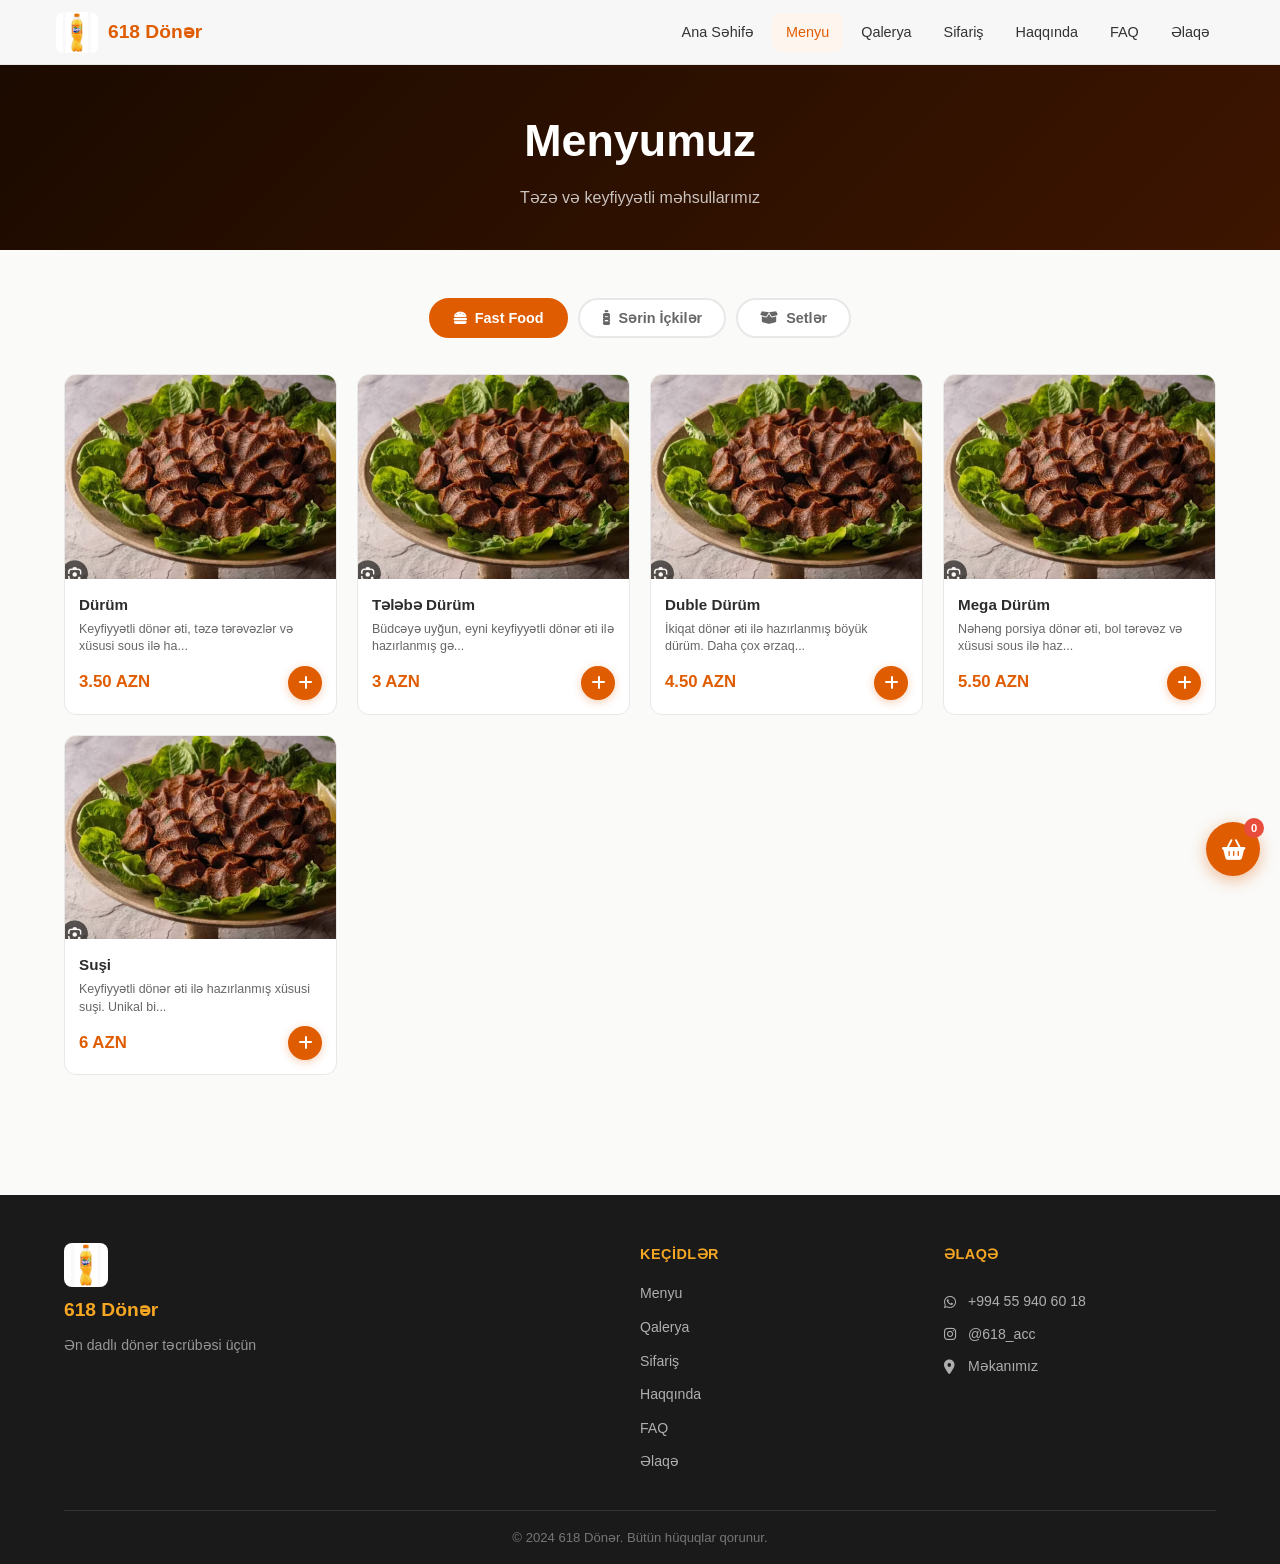
==== menu.html @ d9155dba "Initial commit: 618 Doner full static website" ====
<!DOCTYPE html>
<html lang="az">
<head>
  <meta charset="UTF-8" />
  <meta name="viewport" content="width=device-width, initial-scale=1.0" />
  <title>618 Dönər | Menyu</title>
  <link rel="stylesheet" href="css/style.css" />
  <link rel="stylesheet" href="https://cdnjs.cloudflare.com/ajax/libs/font-awesome/6.5.0/css/all.min.css" />
</head>
<body>

<nav class="navbar" id="navbar">
  <div class="nav-container">
    <a href="index.html" class="nav-logo">
      <img src="assets/logo.png" alt="618 Dönər Logo" class="logo-img" />
      <span class="logo-text">618 Dönər</span>
    </a>
    <button class="nav-toggle" id="navToggle" aria-label="Menyu aç">
      <span></span><span></span><span></span>
    </button>
    <ul class="nav-links" id="navLinks">
      <li><a href="index.html">Ana Səhifə</a></li>
      <li><a href="menu.html" class="active">Menyu</a></li>
      <li><a href="gallery.html">Qalerya</a></li>
      <li><a href="order.html">Sifariş</a></li>
      <li><a href="about.html">Haqqında</a></li>
      <li><a href="faq.html">FAQ</a></li>
      <li><a href="contact.html">Əlaqə</a></li>
    </ul>
  </div>
</nav>

<button class="cart-fab" id="cartFab" onclick="window.location.href='order.html'">
  <i class="fas fa-shopping-basket"></i>
  <span class="cart-badge" id="cartBadge">0</span>
</button>

<section class="page-header">
  <div class="container">
    <h1>Menyumuz</h1>
    <p>Təzə və keyfiyyətli məhsullarımız</p>
  </div>
</section>

<section class="menu-section">
  <div class="container">
    <!-- Category Tabs -->
    <div class="category-tabs" id="categoryTabs">
      <button class="cat-tab active" data-cat="fastfood"><i class="fas fa-burger"></i> Fast Food</button>
      <button class="cat-tab" data-cat="icecekler"><i class="fas fa-bottle-water"></i> Sərin İçkilər</button>
      <button class="cat-tab" data-cat="setler"><i class="fas fa-box-open"></i> Setlər</button>
    </div>

    <!-- Menu Grid -->
    <div class="menu-grid" id="menuGrid"></div>
  </div>
</section>

<!-- Product Modal -->
<div class="modal-overlay" id="productModal">
  <div class="modal-box">
    <button class="modal-close" id="modalClose"><i class="fas fa-times"></i></button>
    <div class="modal-img-wrap">
      <img id="modalImg" src="" alt="" />
    </div>
    <div class="modal-body">
      <h2 id="modalName"></h2>
      <p id="modalDesc"></p>
      <div class="modal-price-row">
        <span class="modal-price" id="modalPrice"></span>
        <button class="btn-primary modal-add-btn" id="modalAddBtn">
          <i class="fas fa-plus"></i> Səbətə Əlavə Et
        </button>
      </div>
    </div>
  </div>
</div>

<footer class="footer">
  <div class="container">
    <div class="footer-grid">
      <div class="footer-brand">
        <img src="assets/logo.png" alt="Logo" class="footer-logo" />
        <span>618 Dönər</span>
        <p>Ən dadlı dönər təcrübəsi üçün</p>
      </div>
      <div class="footer-links">
        <h4>Keçidlər</h4>
        <ul>
          <li><a href="menu.html">Menyu</a></li>
          <li><a href="gallery.html">Qalerya</a></li>
          <li><a href="order.html">Sifariş</a></li>
          <li><a href="about.html">Haqqında</a></li>
          <li><a href="faq.html">FAQ</a></li>
          <li><a href="contact.html">Əlaqə</a></li>
        </ul>
      </div>
      <div class="footer-contact">
        <h4>Əlaqə</h4>
        <a href="https://wa.me/994559406018" target="_blank"><i class="fab fa-whatsapp"></i> +994 55 940 60 18</a>
        <a href="https://www.instagram.com/618_acc?igsh=eGZ6NDBqbnltbzJv" target="_blank"><i class="fab fa-instagram"></i> @618_acc</a>
        <a href="https://maps.app.goo.gl/seymCjLMXh1QxUP86" target="_blank"><i class="fas fa-map-marker-alt"></i> Məkanımız</a>
      </div>
    </div>
    <div class="footer-bottom">
      <p>&copy; 2024 618 Dönər. Bütün hüquqlar qorunur.</p>
    </div>
  </div>
</footer>

<script src="js/data.js"></script>
<script src="js/cart.js"></script>
<script src="js/menu.js"></script>
</body>
</html>
---- css/style.css ----
/* ============================================
   618 DONER - MAIN STYLESHEET
   Clean, Mobile-First, Optimized
   ============================================ */

/* ---- RESET & BASE ---- */
*, *::before, *::after { box-sizing: border-box; margin: 0; padding: 0; }
html { scroll-behavior: smooth; font-size: 16px; }
body {
  font-family: 'Segoe UI', Tahoma, Geneva, Verdana, sans-serif;
  background: #fafaf8;
  color: #2d2d2d;
  line-height: 1.6;
  overflow-x: hidden;
}
img { max-width: 100%; height: auto; display: block; }
a { text-decoration: none; color: inherit; }
ul { list-style: none; }
button { cursor: pointer; border: none; outline: none; background: none; }

/* ---- VARIABLES ---- */
:root {
  --primary: #e05c00;
  --primary-dark: #b84a00;
  --primary-light: #ff7a1f;
  --secondary: #f5a623;
  --dark: #1a1a1a;
  --text: #333;
  --text-light: #666;
  --bg: #fafaf8;
  --bg-card: #ffffff;
  --border: #e8e8e8;
  --green: #27ae60;
  --whatsapp: #25d366;
  --shadow: 0 2px 12px rgba(0,0,0,0.08);
  --shadow-hover: 0 6px 24px rgba(0,0,0,0.14);
  --radius: 12px;
  --radius-sm: 8px;
  --nav-h: 65px;
}

/* ---- CONTAINER ---- */
.container { max-width: 1200px; margin: 0 auto; padding: 0 16px; }
@media(min-width:768px){ .container { padding: 0 24px; } }

/* ============================================
   NAVBAR
   ============================================ */
.navbar {
  position: fixed; top: 0; left: 0; width: 100%; z-index: 1000;
  background: rgba(255,255,255,0.97);
  backdrop-filter: blur(10px);
  border-bottom: 1px solid var(--border);
  height: var(--nav-h);
  transition: box-shadow .3s;
}
.navbar.scrolled { box-shadow: 0 2px 20px rgba(0,0,0,0.1); }
.nav-container {
  max-width: 1200px; margin: 0 auto;
  display: flex; align-items: center; justify-content: space-between;
  height: var(--nav-h); padding: 0 16px;
}
.nav-logo {
  display: flex; align-items: center; gap: 10px;
  font-weight: 700; font-size: 1.2rem; color: var(--primary);
}
.logo-img { width: 42px; height: 42px; object-fit: contain; border-radius: 8px; }
.logo-text { display: none; }
@media(min-width:480px){ .logo-text { display: block; } }

.nav-toggle {
  display: flex; flex-direction: column; gap: 5px;
  padding: 6px; border-radius: 6px;
}
.nav-toggle span {
  display: block; width: 24px; height: 2px;
  background: var(--text); border-radius: 2px;
  transition: all .3s;
}
.nav-toggle.open span:nth-child(1) { transform: rotate(45deg) translate(5px,5px); }
.nav-toggle.open span:nth-child(2) { opacity: 0; }
.nav-toggle.open span:nth-child(3) { transform: rotate(-45deg) translate(5px,-5px); }

.nav-links {
  display: none;
  position: fixed; top: var(--nav-h); left: 0; width: 100%;
  background: #fff;
  padding: 12px 0;
  border-bottom: 2px solid var(--primary);
  flex-direction: column;
  box-shadow: 0 4px 20px rgba(0,0,0,0.12);
}
.nav-links.open { display: flex; }
.nav-links li a {
  display: block; padding: 12px 24px;
  font-size: 1rem; font-weight: 500; color: var(--text);
  transition: all .2s;
}
.nav-links li a:hover, .nav-links li a.active {
  color: var(--primary); background: #fff5ef;
}

@media(min-width:900px){
  .nav-toggle { display: none; }
  .nav-links {
    display: flex; position: static;
    flex-direction: row; border: none;
    padding: 0; box-shadow: none; width: auto; background: transparent;
    gap: 4px;
  }
  .nav-links li a {
    padding: 8px 14px; border-radius: 8px; font-size: 0.9rem;
  }
  .nav-links li a:hover, .nav-links li a.active {
    background: #fff5ef;
  }
}

/* ============================================
   CART FAB
   ============================================ */
.cart-fab {
  position: fixed; bottom: 24px; right: 20px; z-index: 900;
  width: 54px; height: 54px; border-radius: 50%;
  background: var(--primary); color: #fff;
  font-size: 1.3rem;
  display: flex; align-items: center; justify-content: center;
  box-shadow: 0 4px 16px rgba(224,92,0,0.4);
  transition: transform .2s, box-shadow .2s;
}
.cart-fab:hover { transform: scale(1.1); box-shadow: 0 6px 24px rgba(224,92,0,0.5); }
.cart-badge {
  position: absolute; top: -4px; right: -4px;
  background: #e74c3c; color: #fff;
  font-size: 0.7rem; font-weight: 700;
  width: 20px; height: 20px; border-radius: 50%;
  display: flex; align-items: center; justify-content: center;
  min-width: 20px;
}

/* ============================================
   BUTTONS
   ============================================ */
.btn-primary {
  display: inline-flex; align-items: center; gap: 8px;
  background: var(--primary); color: #fff;
  padding: 12px 24px; border-radius: var(--radius-sm);
  font-size: 0.95rem; font-weight: 600;
  transition: all .25s;
  border: 2px solid var(--primary);
}
.btn-primary:hover { background: var(--primary-dark); border-color: var(--primary-dark); transform: translateY(-1px); }

.btn-outline {
  display: inline-flex; align-items: center; gap: 8px;
  background: transparent; color: var(--primary);
  padding: 12px 24px; border-radius: var(--radius-sm);
  font-size: 0.95rem; font-weight: 600;
  border: 2px solid var(--primary);
  transition: all .25s;
}
.btn-outline:hover { background: var(--primary); color: #fff; transform: translateY(-1px); }

.btn-whatsapp {
  display: inline-flex; align-items: center; gap: 8px;
  background: var(--whatsapp); color: #fff;
  padding: 14px 28px; border-radius: var(--radius-sm);
  font-size: 1rem; font-weight: 600;
  transition: all .25s;
}
.btn-whatsapp:hover { background: #1da851; transform: translateY(-1px); }

/* ============================================
   HERO
   ============================================ */
.hero {
  min-height: 100vh;
  background: linear-gradient(135deg, #1a0a00 0%, #3d1500 40%, #6b2c00 100%);
  display: flex; align-items: center; justify-content: center;
  padding: calc(var(--nav-h) + 20px) 16px 60px;
  position: relative; overflow: hidden;
}
.hero::before {
  content: '';
  position: absolute; inset: 0;
  background: url("data:image/svg+xml,%3Csvg width='60' height='60' viewBox='0 0 60 60' xmlns='http://www.w3.org/2000/svg'%3E%3Cg fill='none' fill-rule='evenodd'%3E%3Cg fill='%23ffffff' fill-opacity='0.03'%3E%3Cpath d='M36 34v-4h-2v4h-4v2h4v4h2v-4h4v-2h-4zm0-30V0h-2v4h-4v2h4v4h2V6h4V4h-4zM6 34v-4H4v4H0v2h4v4h2v-4h4v-2H6zM6 4V0H4v4H0v2h4v4h2V6h4V4H6z'/%3E%3C/g%3E%3C/g%3E%3C/svg%3E");
}
.hero-overlay { position: absolute; inset: 0; background: rgba(0,0,0,0.3); }
.hero-content {
  position: relative; z-index: 1;
  text-align: center; max-width: 700px;
}
.hero-title {
  font-size: clamp(2rem, 6vw, 3.5rem);
  color: #fff; font-weight: 800; line-height: 1.2; margin-bottom: 16px;
}
.hero-title span { color: var(--secondary); }
.hero-sub { color: rgba(255,255,255,0.85); font-size: 1.1rem; margin-bottom: 24px; }
.hero-badges {
  display: flex; flex-wrap: wrap; gap: 10px;
  justify-content: center; margin-bottom: 32px;
}
.badge {
  background: rgba(255,255,255,0.15);
  color: #fff; padding: 8px 16px; border-radius: 20px;
  font-size: 0.85rem; font-weight: 500;
  backdrop-filter: blur(4px);
  display: flex; align-items: center; gap: 6px;
  border: 1px solid rgba(255,255,255,0.2);
}
.hero-btns { display: flex; gap: 14px; flex-wrap: wrap; justify-content: center; }

/* ============================================
   SECTION TITLE
   ============================================ */
.section-title {
  text-align: center; font-size: clamp(1.5rem, 4vw, 2rem);
  font-weight: 700; color: var(--dark); margin-bottom: 36px;
  position: relative;
}
.section-title::after {
  content: '';
  display: block; width: 50px; height: 3px;
  background: var(--primary); border-radius: 2px;
  margin: 10px auto 0;
}

/* ============================================
   FEATURES SECTION
   ============================================ */
.features-section { padding: 60px 0; background: #fff; }
.features-grid {
  display: grid; gap: 20px;
  grid-template-columns: repeat(2, 1fr);
}
@media(min-width:768px){ .features-grid { grid-template-columns: repeat(4, 1fr); } }
.feature-card {
  text-align: center; padding: 28px 16px;
  border-radius: var(--radius); background: var(--bg);
  border: 1px solid var(--border);
  transition: transform .25s, box-shadow .25s;
}
.feature-card:hover { transform: translateY(-4px); box-shadow: var(--shadow-hover); }
.feature-icon {
  width: 60px; height: 60px; border-radius: 50%;
  background: linear-gradient(135deg, #fff5ef, #ffe0cc);
  display: flex; align-items: center; justify-content: center;
  margin: 0 auto 16px;
  font-size: 1.5rem; color: var(--primary);
}
.feature-card h3 { font-size: 0.95rem; font-weight: 700; margin-bottom: 6px; }
.feature-card p { font-size: 0.82rem; color: var(--text-light); }

/* ============================================
   POPULAR SECTION
   ============================================ */
.popular-section { padding: 60px 0; }
.popular-grid {
  display: grid; gap: 20px;
  grid-template-columns: repeat(2, 1fr);
  margin-bottom: 32px;
}
@media(min-width:600px){ .popular-grid { grid-template-columns: repeat(3, 1fr); } }
@media(min-width:900px){ .popular-grid { grid-template-columns: repeat(4, 1fr); } }
.center-btn { text-align: center; margin-top: 28px; }

/* ============================================
   PRODUCT CARD (shared)
   ============================================ */
.product-card {
  background: #fff; border-radius: var(--radius);
  border: 1px solid var(--border);
  overflow: hidden;
  transition: transform .25s, box-shadow .25s;
  cursor: pointer;
  position: relative;
}
.product-card:hover { transform: translateY(-4px); box-shadow: var(--shadow-hover); }
.product-card-img {
  width: 100%; aspect-ratio: 4/3; object-fit: cover;
  transition: transform .4s;
}
.product-card:hover .product-card-img { transform: scale(1.05); }
.product-card-body { padding: 14px; }
.product-card-name { font-weight: 700; font-size: 0.95rem; margin-bottom: 4px; }
.product-card-desc { font-size: 0.78rem; color: var(--text-light); margin-bottom: 10px; line-height: 1.4; }
.product-card-footer {
  display: flex; align-items: center; justify-content: space-between; gap: 8px;
}
.product-price {
  font-size: 1.05rem; font-weight: 800; color: var(--primary);
  white-space: nowrap;
}
.add-to-cart-btn {
  width: 34px; height: 34px; border-radius: 50%;
  background: var(--primary); color: #fff;
  font-size: 1rem; font-weight: 700;
  display: flex; align-items: center; justify-content: center;
  transition: all .2s; flex-shrink: 0;
  box-shadow: 0 2px 8px rgba(224,92,0,0.3);
}
.add-to-cart-btn:hover { background: var(--primary-dark); transform: scale(1.15); }

/* ============================================
   DELIVERY BANNER
   ============================================ */
.delivery-banner {
  background: linear-gradient(135deg, var(--primary) 0%, var(--primary-dark) 100%);
  padding: 50px 0;
}
.delivery-inner {
  display: flex; flex-direction: column; align-items: center;
  gap: 20px; text-align: center;
}
@media(min-width:768px){
  .delivery-inner { flex-direction: row; justify-content: space-between; text-align: left; }
}
.delivery-icon { font-size: 3rem; color: rgba(255,255,255,0.9); }
.delivery-text h2 { font-size: 1.7rem; font-weight: 800; color: #fff; }
.delivery-text p { color: rgba(255,255,255,0.85); margin-top: 4px; }
.delivery-banner .btn-primary {
  background: #fff; color: var(--primary);
  border-color: #fff; flex-shrink: 0;
}
.delivery-banner .btn-primary:hover { background: #fff5ef; }

/* ============================================
   GALLERY PREVIEW (home)
   ============================================ */
.gallery-preview-section { padding: 60px 0; background: #fff; }
.gallery-preview-grid {
  display: grid; gap: 12px;
  grid-template-columns: repeat(3, 1fr);
  margin-bottom: 28px;
}
.gp-item {
  position: relative; aspect-ratio: 1; overflow: hidden;
  border-radius: var(--radius); cursor: pointer;
}
.gp-item img { width: 100%; height: 100%; object-fit: cover; transition: transform .4s; }
.gp-item:hover img { transform: scale(1.08); }
.gp-overlay {
  position: absolute; inset: 0;
  background: rgba(0,0,0,0.3);
  display: flex; align-items: center; justify-content: center;
  color: #fff; font-size: 1.5rem;
  opacity: 0; transition: opacity .3s;
}
.gp-item:hover .gp-overlay { opacity: 1; }

/* ============================================
   PAGE HEADER
   ============================================ */
.page-header {
  padding: calc(var(--nav-h) + 40px) 16px 40px;
  background: linear-gradient(135deg, #1a0a00 0%, #3d1500 100%);
  text-align: center;
}
.page-header h1 { color: #fff; font-size: clamp(1.8rem, 5vw, 2.8rem); font-weight: 800; margin-bottom: 8px; }
.page-header p { color: rgba(255,255,255,0.75); font-size: 1rem; }

/* ============================================
   MENU PAGE
   ============================================ */
.menu-section { padding: 48px 0 60px; }
.category-tabs {
  display: flex; flex-wrap: wrap; gap: 10px; margin-bottom: 36px; justify-content: center;
}
.cat-tab {
  padding: 10px 22px; border-radius: 25px;
  font-size: 0.9rem; font-weight: 600;
  border: 2px solid var(--border);
  color: var(--text-light); background: #fff;
  transition: all .25s;
  display: flex; align-items: center; gap: 8px;
}
.cat-tab:hover { border-color: var(--primary); color: var(--primary); }
.cat-tab.active { background: var(--primary); color: #fff; border-color: var(--primary); }

.menu-grid {
  display: grid; gap: 20px;
  grid-template-columns: repeat(2, 1fr);
}
@media(min-width:600px){ .menu-grid { grid-template-columns: repeat(3, 1fr); } }
@media(min-width:900px){ .menu-grid { grid-template-columns: repeat(4, 1fr); } }

/* ---- PRODUCT MODAL ---- */
.modal-overlay {
  position: fixed; inset: 0; z-index: 2000;
  background: rgba(0,0,0,0.7); backdrop-filter: blur(4px);
  display: none; align-items: center; justify-content: center;
  padding: 16px;
}
.modal-overlay.open { display: flex; }
.modal-box {
  background: #fff; border-radius: var(--radius);
  max-width: 440px; width: 100%;
  position: relative; overflow: hidden;
  animation: modalIn .25s ease;
}
@keyframes modalIn { from { transform: scale(0.9); opacity: 0; } to { transform: scale(1); opacity: 1; } }
.modal-close {
  position: absolute; top: 12px; right: 12px; z-index: 1;
  width: 32px; height: 32px; border-radius: 50%;
  background: rgba(0,0,0,0.5); color: #fff;
  display: flex; align-items: center; justify-content: center; font-size: 0.9rem;
  transition: background .2s;
}
.modal-close:hover { background: rgba(0,0,0,0.8); }
.modal-img-wrap { width: 100%; aspect-ratio: 16/9; overflow: hidden; }
.modal-img-wrap img { width: 100%; height: 100%; object-fit: cover; }
.modal-body { padding: 20px; }
.modal-body h2 { font-size: 1.2rem; font-weight: 700; margin-bottom: 8px; }
.modal-body p { color: var(--text-light); font-size: 0.9rem; margin-bottom: 16px; line-height: 1.5; }
.modal-price-row { display: flex; align-items: center; justify-content: space-between; gap: 12px; flex-wrap: wrap; }
.modal-price { font-size: 1.4rem; font-weight: 800; color: var(--primary); }
.modal-add-btn { flex: 1; justify-content: center; }

/* ============================================
   GALLERY PAGE
   ============================================ */
.gallery-section { padding: 48px 0 60px; }
.gallery-grid {
  display: grid; gap: 12px;
  grid-template-columns: repeat(2, 1fr);
}
@media(min-width:600px){ .gallery-grid { grid-template-columns: repeat(3, 1fr); } }
@media(min-width:900px){ .gallery-grid { grid-template-columns: repeat(4, 1fr); } }
.gallery-item {
  position: relative; aspect-ratio: 1; overflow: hidden;
  border-radius: var(--radius); cursor: pointer;
  border: 2px solid transparent; transition: border-color .25s;
}
.gallery-item:hover { border-color: var(--primary); }
.gallery-item img { width: 100%; height: 100%; object-fit: cover; transition: transform .4s; }
.gallery-item:hover img { transform: scale(1.08); }
.gallery-item-overlay {
  position: absolute; inset: 0;
  background: rgba(0,0,0,0.35);
  display: flex; align-items: center; justify-content: center;
  color: #fff; font-size: 1.5rem;
  opacity: 0; transition: opacity .3s;
}
.gallery-item:hover .gallery-item-overlay { opacity: 1; }

/* LIGHTBOX */
.lightbox {
  position: fixed; inset: 0; z-index: 3000;
  background: rgba(0,0,0,0.95);
  display: none; align-items: center; justify-content: center;
}
.lightbox.open { display: flex; }
.lb-img-wrap { max-width: 90vw; max-height: 85vh; }
.lb-img-wrap img { max-width: 100%; max-height: 85vh; object-fit: contain; border-radius: 8px; }
.lb-close, .lb-prev, .lb-next {
  position: fixed; z-index: 3001;
  color: #fff; font-size: 1.2rem;
  width: 44px; height: 44px; border-radius: 50%;
  background: rgba(255,255,255,0.15); display: flex; align-items: center; justify-content: center;
  transition: background .2s;
}
.lb-close:hover, .lb-prev:hover, .lb-next:hover { background: rgba(255,255,255,0.3); }
.lb-close { top: 16px; right: 16px; }
.lb-prev { left: 12px; top: 50%; transform: translateY(-50%); }
.lb-next { right: 12px; top: 50%; transform: translateY(-50%); }
.lb-counter {
  position: fixed; bottom: 20px; left: 50%; transform: translateX(-50%);
  color: #fff; font-size: 0.9rem; background: rgba(0,0,0,0.5);
  padding: 4px 14px; border-radius: 20px;
}

/* ============================================
   ORDER PAGE
   ============================================ */
.order-section { padding: 48px 0 60px; }
.order-layout {
  display: grid; gap: 24px; grid-template-columns: 1fr;
}
@media(min-width:900px){ .order-layout { grid-template-columns: 1fr 1fr; } }
.order-card {
  background: #fff; border-radius: var(--radius);
  border: 1px solid var(--border); padding: 24px;
  box-shadow: var(--shadow);
}
.order-card-title {
  font-size: 1.1rem; font-weight: 700; margin-bottom: 20px;
  display: flex; align-items: center; gap: 10px; color: var(--dark);
  padding-bottom: 14px; border-bottom: 1px solid var(--border);
}
.order-card-title i { color: var(--primary); }

/* EMPTY CART */
.empty-cart {
  text-align: center; padding: 40px 20px;
  color: var(--text-light);
}
.empty-cart i { font-size: 3rem; color: #ddd; margin-bottom: 12px; }
.empty-cart p { margin-bottom: 16px; }

/* CART ITEMS */
.cart-item {
  display: flex; align-items: center; gap: 12px;
  padding: 12px 0; border-bottom: 1px solid var(--border);
}
.cart-item-img { width: 50px; height: 50px; object-fit: cover; border-radius: 8px; flex-shrink: 0; }
.cart-item-info { flex: 1; min-width: 0; }
.cart-item-name { font-weight: 600; font-size: 0.9rem; white-space: nowrap; overflow: hidden; text-overflow: ellipsis; }
.cart-item-price { color: var(--primary); font-weight: 700; font-size: 0.9rem; }
.cart-item-controls { display: flex; align-items: center; gap: 8px; flex-shrink: 0; }
.qty-btn {
  width: 28px; height: 28px; border-radius: 6px;
  background: var(--bg); border: 1px solid var(--border);
  font-size: 1rem; font-weight: 700; color: var(--text);
  display: flex; align-items: center; justify-content: center;
  transition: all .2s;
}
.qty-btn:hover { background: var(--primary); color: #fff; border-color: var(--primary); }
.qty-num { font-weight: 700; min-width: 20px; text-align: center; font-size: 0.9rem; }
.cart-item-delete {
  width: 28px; height: 28px; border-radius: 6px;
  background: #fff0f0; color: #e74c3c;
  border: 1px solid #ffd0d0;
  display: flex; align-items: center; justify-content: center;
  font-size: 0.85rem; transition: all .2s;
}
.cart-item-delete:hover { background: #e74c3c; color: #fff; }
.cart-total-row { padding-top: 14px; }
.cart-total-line { display: flex; justify-content: space-between; padding: 6px 0; font-size: 0.95rem; }
.cart-total-line.total-big { font-size: 1.1rem; font-weight: 800; color: var(--dark); border-top: 1px solid var(--border); margin-top: 8px; padding-top: 12px; }
.text-green { color: var(--green); font-weight: 600; }

/* FORM */
.order-form { display: flex; flex-direction: column; gap: 16px; }
.form-group { display: flex; flex-direction: column; gap: 6px; }
.form-group label { font-size: 0.88rem; font-weight: 600; color: var(--text); display: flex; align-items: center; gap: 6px; }
.form-group label i { color: var(--primary); }
.form-group input, .form-group textarea {
  padding: 12px 14px; border: 1.5px solid var(--border);
  border-radius: var(--radius-sm); font-size: 0.95rem;
  font-family: inherit; width: 100%;
  transition: border-color .2s;
  background: #fafaf8;
}
.form-group input:focus, .form-group textarea:focus {
  outline: none; border-color: var(--primary); background: #fff;
}
.form-group input.error, .form-group textarea.error { border-color: #e74c3c; }
.field-error { color: #e74c3c; font-size: 0.8rem; }
.location-row { display: flex; gap: 10px; }
.location-row input { flex: 1; }
.btn-loc {
  padding: 12px 14px; border-radius: var(--radius-sm);
  background: var(--primary); color: #fff;
  font-size: 0.85rem; font-weight: 600;
  display: flex; align-items: center; gap: 6px;
  white-space: nowrap; flex-shrink: 0;
  transition: background .2s;
}
.btn-loc:hover { background: var(--primary-dark); }
.loc-status { font-size: 0.82rem; color: var(--text-light); }
.loc-status.success { color: var(--green); }
.loc-status.error { color: #e74c3c; }

/* Order Summary in form */
.order-items-summary {
  background: #fff9f5; border: 1px solid #ffd0b0;
  border-radius: var(--radius-sm); padding: 14px;
}
.order-items-summary h3 { font-size: 0.88rem; font-weight: 700; margin-bottom: 10px; color: var(--primary); }
.order-summary-item {
  display: flex; justify-content: space-between;
  font-size: 0.88rem; padding: 4px 0; border-bottom: 1px solid #ffe8d0;
}
.order-summary-item:last-child { border-bottom: none; }
.order-total-line { margin-top: 10px; padding-top: 8px; border-top: 1px solid #ffd0b0; font-size: 0.95rem; text-align: right; }
.order-empty-msg { background: #f8f9fa; border-radius: var(--radius-sm); padding: 12px; text-align: center; font-size: 0.88rem; color: var(--text-light); }
.order-empty-msg a { color: var(--primary); font-weight: 600; }
.order-submit-btn { width: 100%; justify-content: center; padding: 14px; font-size: 1rem; background: var(--whatsapp); border-color: var(--whatsapp); }
.order-submit-btn:hover { background: #1da851; border-color: #1da851; }

/* ============================================
   ABOUT PAGE
   ============================================ */
.about-section { padding: 60px 0; }
.about-grid { display: grid; gap: 40px; grid-template-columns: 1fr; }
@media(min-width:768px){ .about-grid { grid-template-columns: 1fr 1fr; align-items: center; } }
.about-img { border-radius: var(--radius); box-shadow: var(--shadow-hover); width: 100%; aspect-ratio: 4/3; object-fit: cover; }
.about-text-col h2 { font-size: 1.6rem; font-weight: 700; margin-bottom: 16px; }
.about-text-col p { color: var(--text-light); line-height: 1.7; margin-bottom: 14px; }
.about-stats { display: flex; gap: 20px; margin-top: 24px; flex-wrap: wrap; }
.stat-item { text-align: center; }
.stat-num { display: block; font-size: 1.8rem; font-weight: 800; color: var(--primary); }
.stat-label { font-size: 0.8rem; color: var(--text-light); }

/* HOURS */
.hours-section { padding: 60px 0; background: #fff; }
.hours-card { max-width: 560px; margin: 0 auto; background: var(--bg); border-radius: var(--radius); border: 1px solid var(--border); overflow: hidden; box-shadow: var(--shadow); }
.hours-grid { padding: 8px 0; }
.hours-row { display: flex; justify-content: space-between; align-items: center; padding: 14px 24px; border-bottom: 1px solid var(--border); }
.hours-row:last-child { border-bottom: none; }
.day-label { font-size: 0.9rem; color: var(--text); display: flex; align-items: center; gap: 8px; }
.day-label i { color: var(--primary); width: 16px; }
.hours-val { font-weight: 700; font-size: 0.9rem; }
.hours-val.open { color: var(--green); }
.hours-val.closed { color: #e74c3c; }
.hours-note { padding: 14px 24px; background: #fff9f5; border-top: 2px solid var(--primary); display: flex; align-items: center; gap: 8px; font-size: 0.88rem; }
.hours-note i { color: var(--primary); flex-shrink: 0; }

/* VALUES */
.values-section { padding: 60px 0; }
.values-grid { display: grid; gap: 20px; grid-template-columns: repeat(2, 1fr); }
@media(min-width:768px){ .values-grid { grid-template-columns: repeat(4, 1fr); } }
.value-card { text-align: center; padding: 28px 16px; background: #fff; border-radius: var(--radius); border: 1px solid var(--border); transition: transform .25s, box-shadow .25s; }
.value-card:hover { transform: translateY(-4px); box-shadow: var(--shadow-hover); }
.value-icon { width: 60px; height: 60px; border-radius: 50%; background: linear-gradient(135deg, #fff5ef, #ffe0cc); display: flex; align-items: center; justify-content: center; margin: 0 auto 14px; font-size: 1.4rem; color: var(--primary); }
.value-card h3 { font-size: 0.95rem; font-weight: 700; margin-bottom: 6px; }
.value-card p { font-size: 0.82rem; color: var(--text-light); }

/* ============================================
   FAQ PAGE
   ============================================ */
.faq-section { padding: 48px 0 60px; }
.faq-list { max-width: 720px; margin: 0 auto 40px; display: flex; flex-direction: column; gap: 10px; }
.faq-item { background: #fff; border-radius: var(--radius); border: 1px solid var(--border); overflow: hidden; }
.faq-q {
  width: 100%; display: flex; align-items: center; justify-content: space-between;
  padding: 18px 20px; font-size: 0.95rem; font-weight: 600; color: var(--text);
  text-align: left; transition: all .2s;
  gap: 12px;
}
.faq-q:hover { color: var(--primary); background: #fff9f5; }
.faq-q.open { color: var(--primary); background: #fff9f5; }
.faq-q i { flex-shrink: 0; font-size: 0.85rem; transition: transform .3s; color: var(--text-light); }
.faq-q.open i { transform: rotate(180deg); color: var(--primary); }
.faq-a { display: none; padding: 0 20px 18px; }
.faq-a.open { display: block; }
.faq-a p { color: var(--text-light); font-size: 0.9rem; line-height: 1.6; }
.faq-contact-box { max-width: 400px; margin: 0 auto; text-align: center; background: #fff; border-radius: var(--radius); border: 1px solid var(--border); padding: 32px 24px; box-shadow: var(--shadow); }
.faq-contact-box h3 { font-size: 1.2rem; font-weight: 700; margin-bottom: 8px; }
.faq-contact-box p { color: var(--text-light); margin-bottom: 20px; }

/* ============================================
   CONTACT PAGE
   ============================================ */
.contact-section { padding: 48px 0 60px; }
.contact-grid { display: grid; gap: 20px; grid-template-columns: 1fr; margin-bottom: 48px; }
@media(min-width:600px){ .contact-grid { grid-template-columns: repeat(3, 1fr); } }
.contact-card { background: #fff; border-radius: var(--radius); border: 1px solid var(--border); padding: 32px 20px; text-align: center; box-shadow: var(--shadow); transition: transform .25s, box-shadow .25s; }
.contact-card:hover { transform: translateY(-4px); box-shadow: var(--shadow-hover); }
.contact-icon { width: 70px; height: 70px; border-radius: 50%; display: flex; align-items: center; justify-content: center; margin: 0 auto 16px; font-size: 1.8rem; }
.whatsapp-icon { background: #e8fdf0; color: var(--whatsapp); }
.instagram-icon { background: #fef0f8; color: #e1306c; }
.location-icon { background: #fff0e8; color: var(--primary); }
.contact-card h3 { font-size: 1.1rem; font-weight: 700; margin-bottom: 8px; }
.contact-card p { color: var(--text-light); font-size: 0.88rem; margin-bottom: 16px; }
.contact-link { display: inline-flex; align-items: center; gap: 8px; padding: 12px 20px; border-radius: var(--radius-sm); font-weight: 600; font-size: 0.95rem; transition: all .25s; margin-bottom: 8px; }
.whatsapp-link { background: var(--whatsapp); color: #fff; }
.whatsapp-link:hover { background: #1da851; }
.instagram-link { background: linear-gradient(135deg, #f09433, #e6683c, #dc2743, #cc2366, #bc1888); color: #fff; }
.instagram-link:hover { opacity: 0.9; }
.location-link { background: var(--primary); color: #fff; }
.location-link:hover { background: var(--primary-dark); }
.contact-card small { display: block; color: var(--text-light); font-size: 0.78rem; }
.map-section { }
.map-wrap { border-radius: var(--radius); overflow: hidden; box-shadow: var(--shadow); }
.map-placeholder {
  display: block; background: linear-gradient(135deg, #1a0a00, #3d1500);
  border-radius: var(--radius); padding: 60px 20px; text-align: center;
  transition: opacity .2s;
}
.map-placeholder:hover { opacity: 0.9; }
.map-placeholder-inner i { font-size: 3.5rem; color: var(--secondary); margin-bottom: 16px; }
.map-placeholder-inner p { font-size: 1.2rem; font-weight: 700; color: #fff; margin-bottom: 6px; }
.map-placeholder-inner small { color: rgba(255,255,255,0.65); }

/* ============================================
   FOOTER
   ============================================ */
.footer { background: #1a1a1a; color: #fff; padding: 48px 0 0; margin-top: 60px; }
.footer-grid { display: grid; gap: 32px; grid-template-columns: 1fr; margin-bottom: 36px; }
@media(min-width:600px){ .footer-grid { grid-template-columns: 1fr 1fr; } }
@media(min-width:900px){ .footer-grid { grid-template-columns: 2fr 1fr 1fr; } }
.footer-brand { display: flex; flex-direction: column; gap: 8px; }
.footer-logo { width: 44px; height: 44px; object-fit: contain; border-radius: 8px; }
.footer-brand span { font-size: 1.2rem; font-weight: 700; color: var(--secondary); }
.footer-brand p { color: rgba(255,255,255,0.55); font-size: 0.88rem; }
.footer-links h4, .footer-contact h4 { font-size: 0.9rem; font-weight: 700; margin-bottom: 14px; color: var(--secondary); text-transform: uppercase; letter-spacing: 0.5px; }
.footer-links ul { display: flex; flex-direction: column; gap: 8px; }
.footer-links ul li a { color: rgba(255,255,255,0.65); font-size: 0.88rem; transition: color .2s; }
.footer-links ul li a:hover { color: #fff; }
.footer-contact { display: flex; flex-direction: column; gap: 10px; }
.footer-contact a { color: rgba(255,255,255,0.65); font-size: 0.88rem; display: flex; align-items: center; gap: 8px; transition: color .2s; }
.footer-contact a:hover { color: #fff; }
.footer-contact i { width: 16px; }
.footer-bottom { border-top: 1px solid rgba(255,255,255,0.1); padding: 16px 0; text-align: center; }
.footer-bottom p { color: rgba(255,255,255,0.4); font-size: 0.82rem; }

/* ============================================
   TOAST NOTIFICATIONS
   ============================================ */
.toast-container { position: fixed; bottom: 90px; right: 20px; z-index: 1500; display: flex; flex-direction: column; gap: 8px; }
.toast {
  background: #2d2d2d; color: #fff; padding: 12px 18px;
  border-radius: var(--radius-sm); font-size: 0.88rem; font-weight: 500;
  display: flex; align-items: center; gap: 10px;
  box-shadow: 0 4px 16px rgba(0,0,0,0.2);
  animation: toastIn .3s ease;
  max-width: 280px;
}
.toast.success { background: var(--green); }
.toast.warning { background: var(--secondary); color: #1a1a1a; }
.toast.error { background: #e74c3c; }
@keyframes toastIn { from { transform: translateX(100%); opacity: 0; } to { transform: translateX(0); opacity: 1; } }
@keyframes toastOut { to { transform: translateX(110%); opacity: 0; } }

/* ============================================
   UTILITIES
   ============================================ */
.hidden { display: none !important; }
.text-center { text-align: center; }
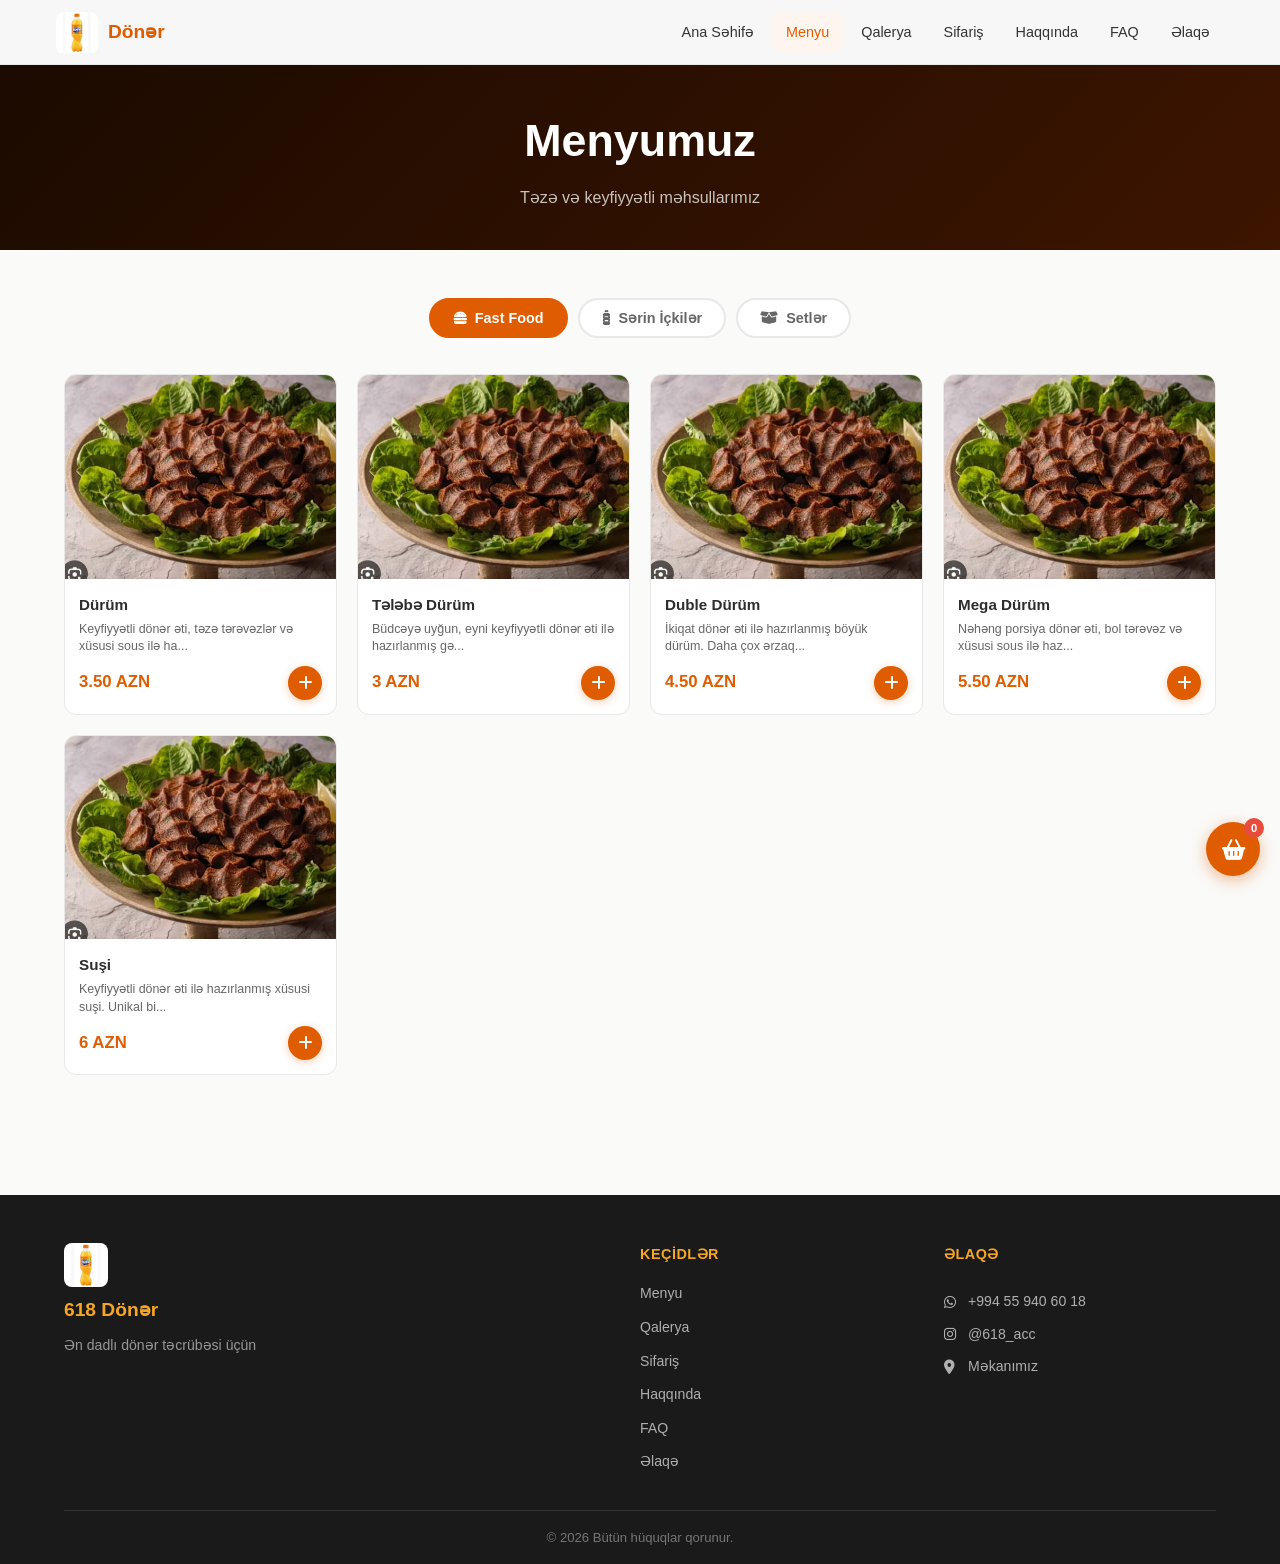
==== commit b26fb008: "Update title and footer year in menu.html" ====
--- a/menu.html
+++ b/menu.html
@@ -3,7 +3,7 @@
 <head>
   <meta charset="UTF-8" />
   <meta name="viewport" content="width=device-width, initial-scale=1.0" />
-  <title>618 Dönər | Menyu</title>
+  <title>Cengiz Efendi| Menyu</title>
   <link rel="stylesheet" href="css/style.css" />
   <link rel="stylesheet" href="https://cdnjs.cloudflare.com/ajax/libs/font-awesome/6.5.0/css/all.min.css" />
 </head>
@@ -13,7 +13,7 @@
   <div class="nav-container">
     <a href="index.html" class="nav-logo">
       <img src="assets/logo.png" alt="618 Dönər Logo" class="logo-img" />
-      <span class="logo-text">618 Dönər</span>
+      <span class="logo-text">Dönər</span>
     </a>
     <button class="nav-toggle" id="navToggle" aria-label="Menyu aç">
       <span></span><span></span><span></span>
@@ -103,7 +103,7 @@
       </div>
     </div>
     <div class="footer-bottom">
-      <p>&copy; 2024 618 Dönər. Bütün hüquqlar qorunur.</p>
+      <p>&copy; 2026 Bütün hüquqlar qorunur.</p>
     </div>
   </div>
 </footer>
